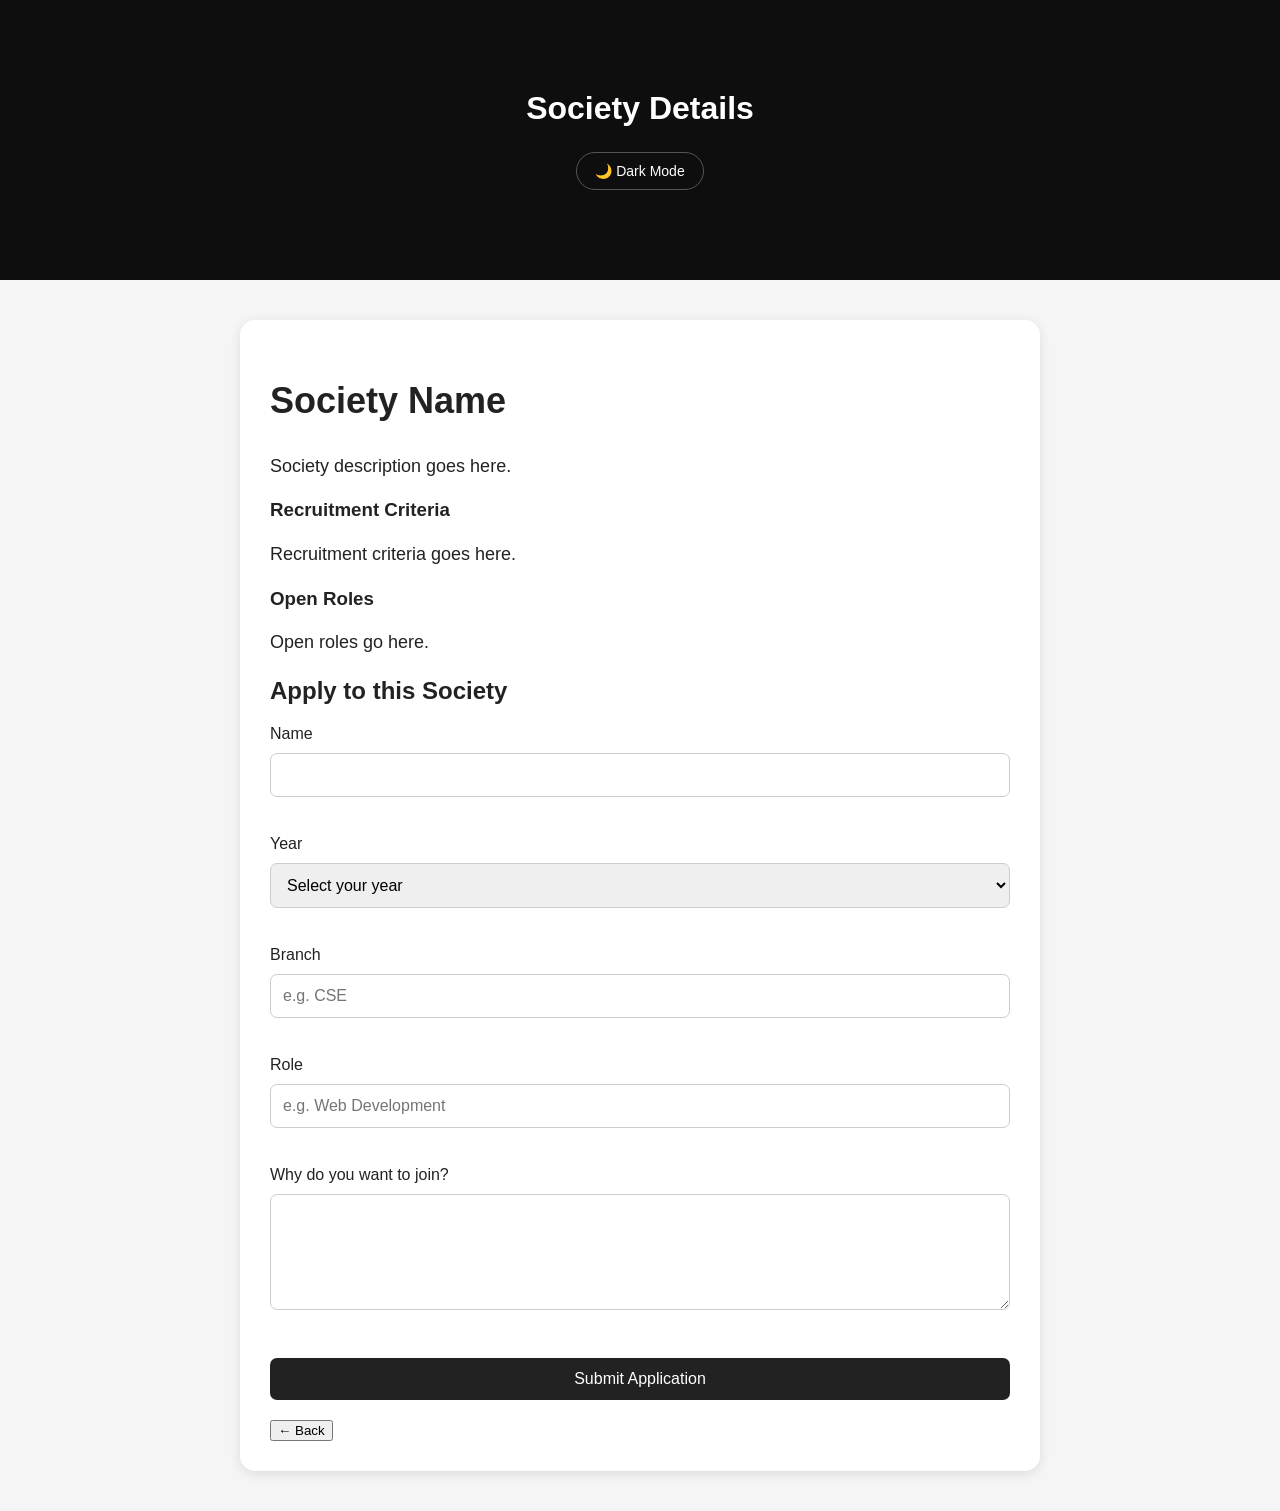
==== society.html @ ba017650 "Add files via upload" ====
<!DOCTYPE html>
<html lang="en">

<head>
    
    <meta charset="UTF-8">
    <meta name="viewport" content="width=device-width, initial-scale=1.0">

    <title>Society Details</title>

    <link rel="stylesheet" href="style.css">
</head>

<body>

    <!-- SOCIETY PHOTO OVERLAY -->
    <header id="society-header" class="society-header">

        <h1>Society Details</h1>

        <button id="theme-toggle">🌙 Dark Mode</button>

    </header>


    <main>

        <div class="detail-box">

            <h2 id="society-name">Society Name</h2>

            <p id="society-description">
                Society description goes here.
            </p>


            <h3>Recruitment Criteria</h3>

            <p id="society-criteria">
                Recruitment criteria goes here.
            </p>


            <h3>Open Roles</h3>

            <p id="society-roles">
                Open roles go here.
            </p>


            <h2>Apply to this Society</h2>


            <form id="apply-form">

                <label for="name">Name</label>

                <input type="text" id="name">

                <small class="error" id="name-error"></small>


                <label for="year">Year</label>

                <select id="year">

                    <option value="">Select your year</option>

                    <option value="1">1st Year</option>
                    <option value="2">2nd Year</option>
                    <option value="3">3rd Year</option>
                    <option value="4">4th Year</option>

                </select>

                <small class="error" id="year-error"></small>


                <label for="branch">Branch</label>

                <input
                    type="text"
                    id="branch"
                    placeholder="e.g. CSE"
                >

                <small class="error" id="branch-error"></small>


                <label for="role">Role</label>

                <input
                    type="text"
                    id="role"
                    placeholder="e.g. Web Development"
                >

                <small class="error" id="role-error"></small>


                <label for="why">Why do you want to join?</label>

                <textarea
                    id="why"
                    rows="5"
                ></textarea>

                <small class="error" id="why-error"></small>


                <button type="submit">
                    Submit Application
                </button>

            </form>


            <p id="confirmation"></p>


            <button onclick="window.history.back()">
                ← Back
            </button>

        </div>

    </main>


    <script src="data.js"></script>
    <script src="script.js"></script>

</body>

</html>
---- style.css ----
* {
    box-sizing: border-box;
}

body {
    font-family: Arial, sans-serif;
    margin: 0;
    background-color: #f5f5f5;
    color: #222;
}

/* HEADER */

header {
    background-color: #222;
    color: white;
    padding: 30px;
    text-align: center;
}

header h1 {
    margin: 0 0 10px;
}

/* MAIN */

main {
    padding: 40px;
}

/* SEARCH */

#search {
    width: 100%;
    max-width: 680px;
    padding: 14px 18px;
    margin: 10px 0 20px;

    border: 1px solid #ccc;
    border-radius: 10px;

    font-size: 16px;
    outline: none;
}

#search:focus {
    border-color: #222;
}

/* FILTERS */

.filters {
    display: flex;
    gap: 10px;
    flex-wrap: wrap;
    margin-bottom: 40px;
}

.filters button {
    padding: 10px 18px;

    border: 1px solid #ccc;
    border-radius: 20px;

    background-color: white;
    color: #222;

    font-family: Arial, sans-serif;
    font-size: 14px;
    font-weight: bold;

    cursor: pointer;
    transition: 0.2s;
}

.filters button:hover {
    background-color: #222;
    color: white;
    border-color: #222;
    transform: translateY(-2px);
}

/* SOCIETY CARDS */

.society-container {
    display: grid;
    grid-template-columns: repeat(3, 1fr);
    gap: 28px;
    margin-top: 20px;

}

.society-card {
    background-color: white;
    padding: 28px;
    border-radius: 15px;

    box-shadow: 0 3px 12px rgba(0, 0, 0, 0.1);

    transition: 0.2s;
}

.society-card:hover {
    transform: translateY(-4px);
    box-shadow: 0 6px 18px rgba(0, 0, 0, 0.15);
}

.society-card h3 {
    margin-top: 0;
}

/* CARD BUTTON */

.society-card button {
    padding: 10px 18px;

    border: none;
    border-radius: 7px;

    background-color: #222;
    color: white;

    font-size: 15px;
    cursor: pointer;
}

.society-card button:hover {
    background-color: #444;
}

/* DETAIL PAGE */

.detail-box {
    background-color: white;
    padding: 30px;
    border-radius: 15px;
    max-width: 800px;
    margin: 0 auto;

    box-shadow: 0 3px 12px rgba(0, 0, 0, 0.1);
}

#society-name {
    font-size: 36px;
    margin-bottom: 30px;
}

main p {
    font-size: 18px;
    line-height: 1.6;
}

/* FORM */

form {
    display: flex;
    flex-direction: column;
    gap: 10px;
    margin-top: 20px;
}

form input,
form select,
form textarea {
    padding: 12px;

    border: 1px solid #ccc;
    border-radius: 7px;

    font-size: 16px;
    font-family: Arial, sans-serif;
}

form button {
    margin-top: 10px;
    padding: 12px;

    border: none;
    border-radius: 7px;

    background-color: #222;
    color: white;

    font-size: 16px;
    cursor: pointer;
}

form button:hover {
    background-color: #444;
}

#confirmation {
    margin-top: 20px;
    font-weight: bold;
}

/* BACK LINK */

main a {
    display: inline-block;
    margin-top: 20px;

    padding: 10px 15px;

    background-color: #222;
    color: white;

    text-decoration: none;
    border-radius: 7px;
}

main a:hover {
    background-color: #444;
}

/* MOBILE */

@media (max-width: 700px) {

    main {
        padding: 20px;
    }

    header {
        padding: 25px 15px;
    }

    .society-container {
        grid-template-columns: 1fr;
    }

    .filters {
        gap: 8px;
    }

    .filters button {
        padding: 9px 14px;
    }

}

.filter-btn {
    appearance: none;
    border: 1px solid #d1d5db;
    background: white;
    color: #333;

    padding: 10px 20px;
    margin: 0;

    border-radius: 999px;

    font-family: Arial, sans-serif;
    font-size: 14px;
    font-weight: 600;

    cursor: pointer;
    transition: all 0.2s ease;
}

.filter-btn:hover {
    background: #222;
    color: white;
    border-color: #222;
    transform: translateY(-2px);
}

#theme-toggle {
    margin-top: 15px;
    padding: 10px 18px;
    border: 1px solid #555;
    border-radius: 20px;
    background: transparent;
    color: white;
    cursor: pointer;
    font-size: 14px;
}

#theme-toggle:hover {
    background: white;
    color: #222;
}

/* DARK MODE */

body.dark {
    background-color: #121212;
    color: #f5f5f5;
}

body.dark .society-card,
body.dark .detail-box {
    background-color: #1e1e1e;
    color: #f5f5f5;
}

body.dark #search {
    background-color: #1e1e1e;
    color: white;
    border-color: #555;
}

body.dark #search::placeholder {
    color: #aaa;
}

body.dark .filter-btn {
    background-color: #1e1e1e;
    color: white;
    border-color: #555;
}

body.dark .filter-btn:hover {
    background-color: white;
    color: #222;
}

body.dark form input,
body.dark form select,
body.dark form textarea {
    background-color: #1e1e1e;
    color: white;
    border-color: #555;
}

body.dark .society-card a {
    background-color: #d1d1d1 !important;
    color: #222 !important;
    border: 1px solid #d1d1d149;
}

body.dark .society-card a:hover {
    background-color: #bdbdbd3d !important;
    color: #222 !important;
}

.error {
    color: #d64545;
    font-size: 13px;
    min-height: 18px;
}

.input-error {
    border: 1px solid #d64545 !important;
}

/* SOCIETY CARD */

.society-card {
    background-color: white;
    border-radius: 18px;
    overflow: hidden;
    padding: 0;

    box-shadow: 0 4px 15px rgba(0, 0, 0, 0.1);

    transition: transform 0.25s ease, box-shadow 0.25s ease;
}

.society-card:hover {
    transform: translateY(-4px);
    box-shadow: 0 8px 22px rgba(0, 0, 0, 0.15);
}


/* IMAGE */

.society-image {
    width: 100%;
    height: 220px;
    overflow: hidden;
}

.society-image img {
    width: 100%;
    height: 100%;

    object-fit: cover;
    display: block;

    /* Slightly zoomed + blurred initially */
    transform: scale(1.2);
    filter: blur(0.5px);

    transition:
        transform 0.5s ease,
        filter 0.5s ease;
}


/* HOVER = ZOOM OUT + SHARP */

.society-card:hover .society-image img {
    transform: scale(1);
    filter: blur(0);
}


/* TEXT AREA */

.society-content {
    padding: 24px 28px 28px;
}

.society-content h3 {
    margin: 0;
    font-size: 24px;
}


/* HIDDEN INFORMATION */

.society-info {
    opacity: 0;
    max-height: 0;
    overflow: hidden;

    transition:
        opacity 0.35s ease,
        max-height 0.35s ease;
}


/* REVEAL ON HOVER */

.society-card:hover .society-info {
    opacity: 1;
    max-height: 150px;
}

.society-info p {
    margin: 14px 0 0;
}

.hero-overlay {
    min-height: 325px;

    background-image:
        linear-gradient(
            rgba(0, 0, 0, 0.60),
            rgba(0, 0, 0, 0.60)
        ),
        url("images/background.jpg");

    background-size: cover;
    background-position: center;
    background-repeat: no-repeat;

    display: flex;
    flex-direction: column;
    align-items: center;
    justify-content: center;

    text-align: center;
    color: white;
}

.hero-overlay {
    min-height: 280px;
    width: 100%;

    background-image: url("images/background.png");
    background-size: cover;
    background-position: center;
    background-repeat: no-repeat;

    display: flex;
    flex-direction: column;
    align-items: center;
    justify-content: center;

    text-align: center;
    color: white;

    position: relative;
    z-index: 1;

    transition: transform 0.35s ease;
}

/* Dark overlay */
.hero-overlay::before {
    content: "";
    position: absolute;
    inset: 0;

    background: rgba(0, 0, 0, 0.60);

    transition: background 0.35s ease;

    z-index: -1;
}

.hero-overlay {
    height: 280px;
    width: 100%;

    background-image: url("images/background.png");
    background-size: cover;
    background-position: center;
    background-repeat: no-repeat;

    display: flex;
    flex-direction: column;
    align-items: center;
    justify-content: center;

    text-align: center;
    color: white;

    position: relative;
    z-index: 1;

    transition: all 0.4s ease;
}

/* Dark overlay */
.hero-overlay::before {
    content: "";
    position: absolute;
    inset: 0;
    background: rgba(0, 0, 0, 0.60);
    transition: background 0.4s ease;
    z-index: -1;
}

/* EXPAND */
.hero-overlay:hover {
    height: 310px;
}

/* BRIGHTEN */
.hero-overlay:hover::before {
    background: rgba(0, 0, 0, 0.25);
}

#search {
    transition: all 0.3s ease;
}

#search:hover {
    transform: scale(1.03);
    filter: brightness(1.15);
}

#search:focus {
    transform: scale(1.03);
    filter: brightness(1.15);
    outline: none;
}

.filter-btn {
    transition: all 0.3s ease;
}

.filter-btn:hover {
    transform: scale(1.08);
    filter: brightness(1.2);
}

.filter-btn:hover {
    transform: scale(1.08);
    filter: brightness(1.2);
    box-shadow: 0 0 12px rgba(255, 255, 255, 0.25);
}

/* ============================= */
/* GLOBAL HOVER EFFECTS           */
/* ============================= */

/* All buttons */
button {
    transition: all 0.3s ease;
}

button:hover {
    transform: scale(1.05);
    filter: brightness(1.15);
}


/* Search bar and form input boxes */
input,
textarea,
select {
    transition: all 0.3s ease;
}

input:hover,
textarea:hover,
select:hover {
    transform: scale(1.02);
    filter: brightness(1.08);
}


/* Keep input enlarged while being used */
input:focus,
textarea:focus,
select:focus {
    transform: scale(1.02);
    filter: brightness(1.08);
    outline: none;
}

a {
    transition: all 0.3s ease;
}

a:hover {
    transform: scale(1.05);
    filter: brightness(1.15);
}

/* SOCIETY DETAILS OVERLAY */

.society-header {
    height: 280px;
    width: 100%;

    background-size: cover;
    background-position: center;
    background-repeat: no-repeat;

    display: flex;
    flex-direction: column;
    align-items: center;
    justify-content: center;

    text-align: center;
    color: white;

    position: relative;
    z-index: 1;

    transition: height 0.4s ease;
}

.society-header::before {
    content: "";
    position: absolute;
    inset: 0;

    background: rgba(0, 0, 0, 0.60);

    transition: background 0.4s ease;

    z-index: -1;
}

.society-header:hover {
    height: 310px;
}

.society-header:hover::before {
    background: rgba(0, 0, 0, 0.25);
}

#empty-state {
    display: none;
    text-align: center;
    padding: 50px 20px;
    margin-top: 20px;
}

#empty-state h3 {
    margin-bottom: 8px;
    font-size: 24px;
}

#empty-state p {
    color: #777;
    margin: 0;
}

body.dark #empty-state p {
    color: #aaa;
}

/* PAGE TRANSITIONS */



html {
    background: white;
}

html:has(body.dark) {
    background: #121212;
}

#page-transition {
    position: fixed;
    inset: 0;
    background: white;
    z-index: 99999;
    pointer-events: none;

    opacity: 1;

    transition: opacity 0.4s ease;
}

body.dark #page-transition {
    background: #121212;
}

#page-transition.hide {
    opacity: 0;
}

/* DARK MODE TRANSITION */

body,
header,
.society-card,
.society-content,
input,
select,
textarea,
button,
.filters,
.quiz-section {
    transition:
        background-color 0.3s ease,
        color 0.3s ease,
        border-color 0.3s ease;
}
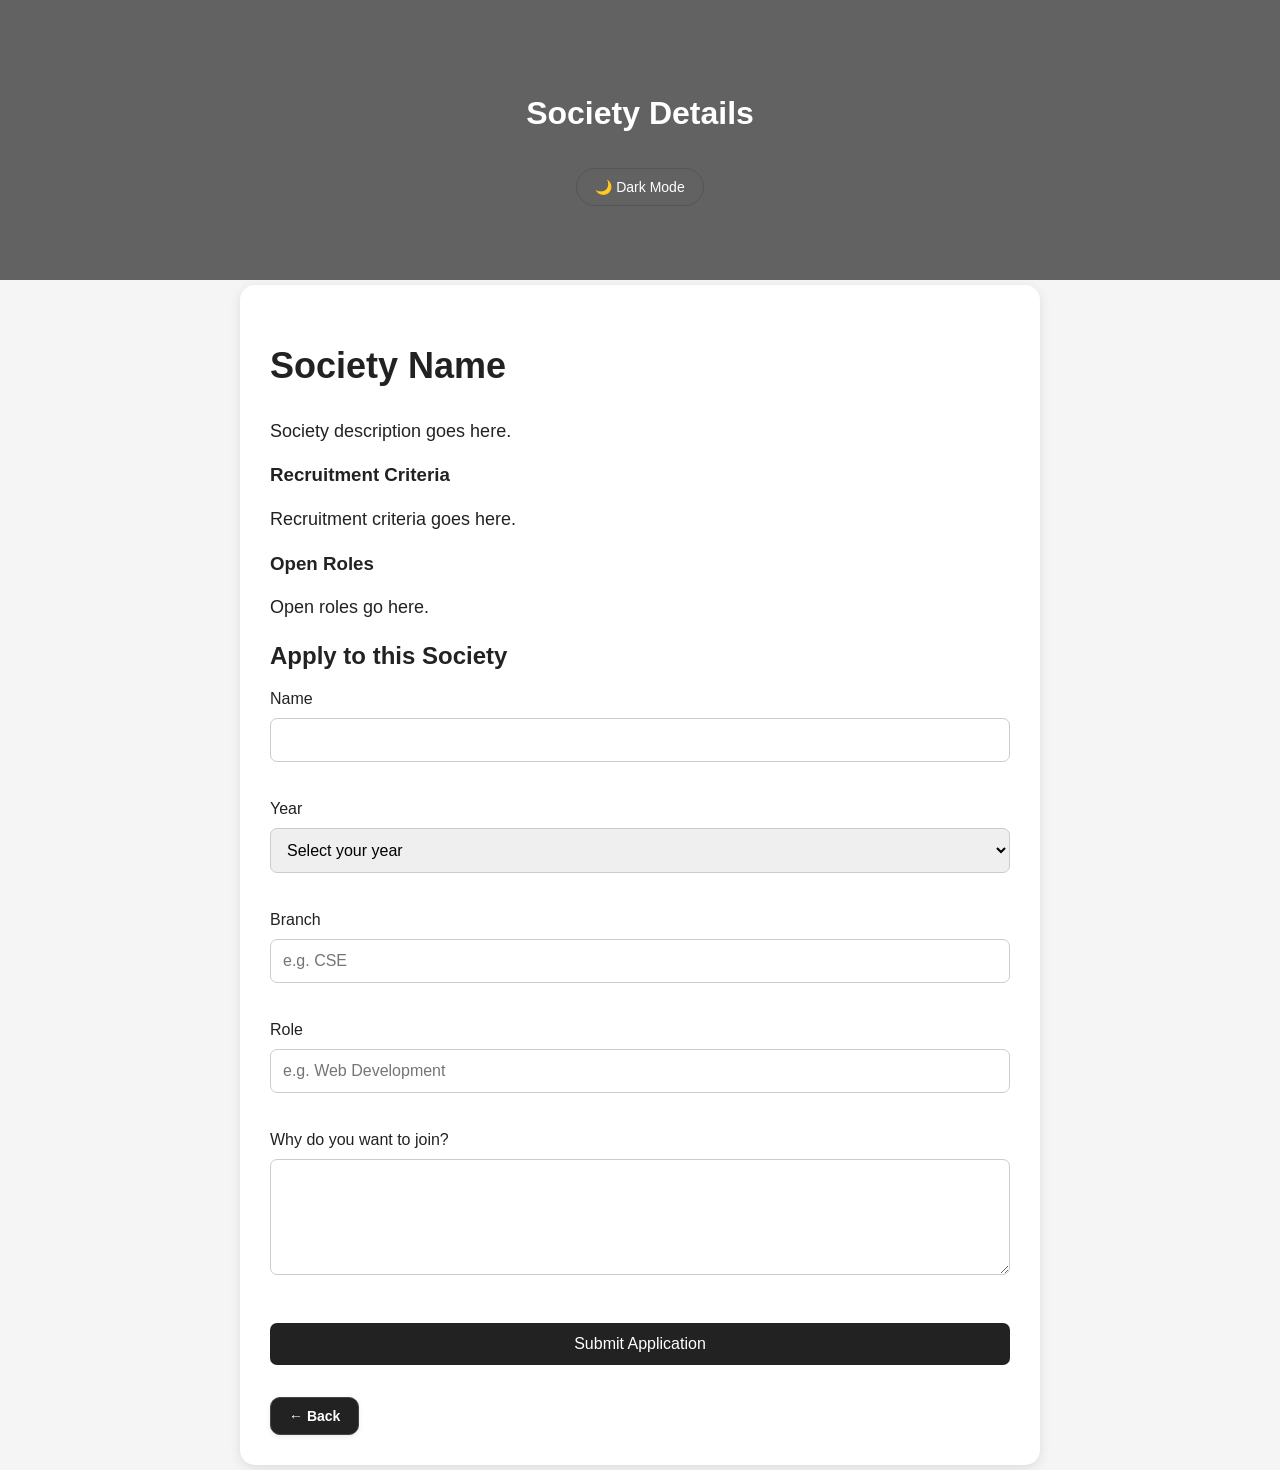
==== commit 43579549: "Add initial implementation of SocietyHub with society details, filtering, and dark mode support" ====
--- a/society.html
+++ b/society.html
@@ -1,135 +1,135 @@
-<!DOCTYPE html>
-<html lang="en">
-
-<head>
-    
-    <meta charset="UTF-8">
-    <meta name="viewport" content="width=device-width, initial-scale=1.0">
-
-    <title>Society Details</title>
-
-    <link rel="stylesheet" href="style.css">
-</head>
-
-<body>
-
-    <!-- SOCIETY PHOTO OVERLAY -->
-    <header id="society-header" class="society-header">
-
-        <h1>Society Details</h1>
-
-        <button id="theme-toggle">🌙 Dark Mode</button>
-
-    </header>
-
-
-    <main>
-
-        <div class="detail-box">
-
-            <h2 id="society-name">Society Name</h2>
-
-            <p id="society-description">
-                Society description goes here.
-            </p>
-
-
-            <h3>Recruitment Criteria</h3>
-
-            <p id="society-criteria">
-                Recruitment criteria goes here.
-            </p>
-
-
-            <h3>Open Roles</h3>
-
-            <p id="society-roles">
-                Open roles go here.
-            </p>
-
-
-            <h2>Apply to this Society</h2>
-
-
-            <form id="apply-form">
-
-                <label for="name">Name</label>
-
-                <input type="text" id="name">
-
-                <small class="error" id="name-error"></small>
-
-
-                <label for="year">Year</label>
-
-                <select id="year">
-
-                    <option value="">Select your year</option>
-
-                    <option value="1">1st Year</option>
-                    <option value="2">2nd Year</option>
-                    <option value="3">3rd Year</option>
-                    <option value="4">4th Year</option>
-
-                </select>
-
-                <small class="error" id="year-error"></small>
-
-
-                <label for="branch">Branch</label>
-
-                <input
-                    type="text"
-                    id="branch"
-                    placeholder="e.g. CSE"
-                >
-
-                <small class="error" id="branch-error"></small>
-
-
-                <label for="role">Role</label>
-
-                <input
-                    type="text"
-                    id="role"
-                    placeholder="e.g. Web Development"
-                >
-
-                <small class="error" id="role-error"></small>
-
-
-                <label for="why">Why do you want to join?</label>
-
-                <textarea
-                    id="why"
-                    rows="5"
-                ></textarea>
-
-                <small class="error" id="why-error"></small>
-
-
-                <button type="submit">
-                    Submit Application
-                </button>
-
-            </form>
-
-
-            <p id="confirmation"></p>
-
-
-            <button onclick="window.history.back()">
-                ← Back
-            </button>
-
-        </div>
-
-    </main>
-
-
-    <script src="data.js"></script>
-    <script src="script.js"></script>
-
-</body>
-
+<!DOCTYPE html>
+<html lang="en">
+
+<head>
+    
+    <meta charset="UTF-8">
+    <meta name="viewport" content="width=device-width, initial-scale=1.0">
+
+    <title>Society Details</title>
+
+    <link rel="stylesheet" href="style.css">
+</head>
+
+<body>
+
+    <!-- SOCIETY PHOTO OVERLAY -->
+    <header id="society-header" class="society-header">
+
+        <h1>Society Details</h1>
+
+        <button id="theme-toggle">🌙 Dark Mode</button>
+
+    </header>
+
+
+    <main>
+
+        <div class="detail-box">
+
+            <h2 id="society-name">Society Name</h2>
+
+            <p id="society-description">
+                Society description goes here.
+            </p>
+
+
+            <h3>Recruitment Criteria</h3>
+
+            <p id="society-criteria">
+                Recruitment criteria goes here.
+            </p>
+
+
+            <h3>Open Roles</h3>
+
+            <p id="society-roles">
+                Open roles go here.
+            </p>
+
+
+            <h2>Apply to this Society</h2>
+
+
+            <form id="apply-form">
+
+                <label for="name">Name</label>
+
+                <input type="text" id="name">
+
+                <small class="error" id="name-error"></small>
+
+
+                <label for="year">Year</label>
+
+                <select id="year">
+
+                    <option value="">Select your year</option>
+
+                    <option value="1">1st Year</option>
+                    <option value="2">2nd Year</option>
+                    <option value="3">3rd Year</option>
+                    <option value="4">4th Year</option>
+
+                </select>
+
+                <small class="error" id="year-error"></small>
+
+
+                <label for="branch">Branch</label>
+
+                <input
+                    type="text"
+                    id="branch"
+                    placeholder="e.g. CSE"
+                >
+
+                <small class="error" id="branch-error"></small>
+
+
+                <label for="role">Role</label>
+
+                <input
+                    type="text"
+                    id="role"
+                    placeholder="e.g. Web Development"
+                >
+
+                <small class="error" id="role-error"></small>
+
+
+                <label for="why">Why do you want to join?</label>
+
+                <textarea
+                    id="why"
+                    rows="5"
+                ></textarea>
+
+                <small class="error" id="why-error"></small>
+
+
+                <button type="submit">
+                    Submit Application
+                </button>
+
+            </form>
+
+
+            <p id="confirmation"></p>
+
+
+            <button onclick="window.history.back()">
+                ← Back
+            </button>
+
+        </div>
+
+    </main>
+
+
+    <script src="data.js"></script>
+    <script src="script.js"></script>
+
+</body>
+
 </html>
--- a/style.css
+++ b/style.css
@@ -1,728 +1,968 @@
-* {
-    box-sizing: border-box;
-}
-
-body {
-    font-family: Arial, sans-serif;
-    margin: 0;
-    background-color: #f5f5f5;
-    color: #222;
-}
-
-/* HEADER */
-
-header {
-    background-color: #222;
-    color: white;
-    padding: 30px;
-    text-align: center;
-}
-
-header h1 {
-    margin: 0 0 10px;
-}
-
-/* MAIN */
-
-main {
-    padding: 40px;
-}
-
-/* SEARCH */
-
-#search {
-    width: 100%;
-    max-width: 680px;
-    padding: 14px 18px;
-    margin: 10px 0 20px;
-
-    border: 1px solid #ccc;
-    border-radius: 10px;
-
-    font-size: 16px;
-    outline: none;
-}
-
-#search:focus {
-    border-color: #222;
-}
-
-/* FILTERS */
-
-.filters {
-    display: flex;
-    gap: 10px;
-    flex-wrap: wrap;
-    margin-bottom: 40px;
-}
-
-.filters button {
-    padding: 10px 18px;
-
-    border: 1px solid #ccc;
-    border-radius: 20px;
-
-    background-color: white;
-    color: #222;
-
-    font-family: Arial, sans-serif;
-    font-size: 14px;
-    font-weight: bold;
-
-    cursor: pointer;
-    transition: 0.2s;
-}
-
-.filters button:hover {
-    background-color: #222;
-    color: white;
-    border-color: #222;
-    transform: translateY(-2px);
-}
-
-/* SOCIETY CARDS */
-
-.society-container {
-    display: grid;
-    grid-template-columns: repeat(3, 1fr);
-    gap: 28px;
-    margin-top: 20px;
-
-}
-
-.society-card {
-    background-color: white;
-    padding: 28px;
-    border-radius: 15px;
-
-    box-shadow: 0 3px 12px rgba(0, 0, 0, 0.1);
-
-    transition: 0.2s;
-}
-
-.society-card:hover {
-    transform: translateY(-4px);
-    box-shadow: 0 6px 18px rgba(0, 0, 0, 0.15);
-}
-
-.society-card h3 {
-    margin-top: 0;
-}
-
-/* CARD BUTTON */
-
-.society-card button {
-    padding: 10px 18px;
-
-    border: none;
-    border-radius: 7px;
-
-    background-color: #222;
-    color: white;
-
-    font-size: 15px;
-    cursor: pointer;
-}
-
-.society-card button:hover {
-    background-color: #444;
-}
-
-/* DETAIL PAGE */
-
-.detail-box {
-    background-color: white;
-    padding: 30px;
-    border-radius: 15px;
-    max-width: 800px;
-    margin: 0 auto;
-
-    box-shadow: 0 3px 12px rgba(0, 0, 0, 0.1);
-}
-
-#society-name {
-    font-size: 36px;
-    margin-bottom: 30px;
-}
-
-main p {
-    font-size: 18px;
-    line-height: 1.6;
-}
-
-/* FORM */
-
-form {
-    display: flex;
-    flex-direction: column;
-    gap: 10px;
-    margin-top: 20px;
-}
-
-form input,
-form select,
-form textarea {
-    padding: 12px;
-
-    border: 1px solid #ccc;
-    border-radius: 7px;
-
-    font-size: 16px;
-    font-family: Arial, sans-serif;
-}
-
-form button {
-    margin-top: 10px;
-    padding: 12px;
-
-    border: none;
-    border-radius: 7px;
-
-    background-color: #222;
-    color: white;
-
-    font-size: 16px;
-    cursor: pointer;
-}
-
-form button:hover {
-    background-color: #444;
-}
-
-#confirmation {
-    margin-top: 20px;
-    font-weight: bold;
-}
-
-/* BACK LINK */
-
-main a {
-    display: inline-block;
-    margin-top: 20px;
-
-    padding: 10px 15px;
-
-    background-color: #222;
-    color: white;
-
-    text-decoration: none;
-    border-radius: 7px;
-}
-
-main a:hover {
-    background-color: #444;
-}
-
-/* MOBILE */
-
-@media (max-width: 700px) {
-
-    main {
-        padding: 20px;
-    }
-
-    header {
-        padding: 25px 15px;
-    }
-
-    .society-container {
-        grid-template-columns: 1fr;
-    }
-
-    .filters {
-        gap: 8px;
-    }
-
-    .filters button {
-        padding: 9px 14px;
-    }
-
-}
-
-.filter-btn {
-    appearance: none;
-    border: 1px solid #d1d5db;
-    background: white;
-    color: #333;
-
-    padding: 10px 20px;
-    margin: 0;
-
-    border-radius: 999px;
-
-    font-family: Arial, sans-serif;
-    font-size: 14px;
-    font-weight: 600;
-
-    cursor: pointer;
-    transition: all 0.2s ease;
-}
-
-.filter-btn:hover {
-    background: #222;
-    color: white;
-    border-color: #222;
-    transform: translateY(-2px);
-}
-
-#theme-toggle {
-    margin-top: 15px;
-    padding: 10px 18px;
-    border: 1px solid #555;
-    border-radius: 20px;
-    background: transparent;
-    color: white;
-    cursor: pointer;
-    font-size: 14px;
-}
-
-#theme-toggle:hover {
-    background: white;
-    color: #222;
-}
-
-/* DARK MODE */
-
-body.dark {
-    background-color: #121212;
-    color: #f5f5f5;
-}
-
-body.dark .society-card,
-body.dark .detail-box {
-    background-color: #1e1e1e;
-    color: #f5f5f5;
-}
-
-body.dark #search {
-    background-color: #1e1e1e;
-    color: white;
-    border-color: #555;
-}
-
-body.dark #search::placeholder {
-    color: #aaa;
-}
-
-body.dark .filter-btn {
-    background-color: #1e1e1e;
-    color: white;
-    border-color: #555;
-}
-
-body.dark .filter-btn:hover {
-    background-color: white;
-    color: #222;
-}
-
-body.dark form input,
-body.dark form select,
-body.dark form textarea {
-    background-color: #1e1e1e;
-    color: white;
-    border-color: #555;
-}
-
-body.dark .society-card a {
-    background-color: #d1d1d1 !important;
-    color: #222 !important;
-    border: 1px solid #d1d1d149;
-}
-
-body.dark .society-card a:hover {
-    background-color: #bdbdbd3d !important;
-    color: #222 !important;
-}
-
-.error {
-    color: #d64545;
-    font-size: 13px;
-    min-height: 18px;
-}
-
-.input-error {
-    border: 1px solid #d64545 !important;
-}
-
-/* SOCIETY CARD */
-
-.society-card {
-    background-color: white;
-    border-radius: 18px;
-    overflow: hidden;
-    padding: 0;
-
-    box-shadow: 0 4px 15px rgba(0, 0, 0, 0.1);
-
-    transition: transform 0.25s ease, box-shadow 0.25s ease;
-}
-
-.society-card:hover {
-    transform: translateY(-4px);
-    box-shadow: 0 8px 22px rgba(0, 0, 0, 0.15);
-}
-
-
-/* IMAGE */
-
-.society-image {
-    width: 100%;
-    height: 220px;
-    overflow: hidden;
-}
-
-.society-image img {
-    width: 100%;
-    height: 100%;
-
-    object-fit: cover;
-    display: block;
-
-    /* Slightly zoomed + blurred initially */
-    transform: scale(1.2);
-    filter: blur(0.5px);
-
-    transition:
-        transform 0.5s ease,
-        filter 0.5s ease;
-}
-
-
-/* HOVER = ZOOM OUT + SHARP */
-
-.society-card:hover .society-image img {
-    transform: scale(1);
-    filter: blur(0);
-}
-
-
-/* TEXT AREA */
-
-.society-content {
-    padding: 24px 28px 28px;
-}
-
-.society-content h3 {
-    margin: 0;
-    font-size: 24px;
-}
-
-
-/* HIDDEN INFORMATION */
-
-.society-info {
-    opacity: 0;
-    max-height: 0;
-    overflow: hidden;
-
-    transition:
-        opacity 0.35s ease,
-        max-height 0.35s ease;
-}
-
-
-/* REVEAL ON HOVER */
-
-.society-card:hover .society-info {
-    opacity: 1;
-    max-height: 150px;
-}
-
-.society-info p {
-    margin: 14px 0 0;
-}
-
-.hero-overlay {
-    min-height: 325px;
-
-    background-image:
-        linear-gradient(
-            rgba(0, 0, 0, 0.60),
-            rgba(0, 0, 0, 0.60)
-        ),
-        url("images/background.jpg");
-
-    background-size: cover;
-    background-position: center;
-    background-repeat: no-repeat;
-
-    display: flex;
-    flex-direction: column;
-    align-items: center;
-    justify-content: center;
-
-    text-align: center;
-    color: white;
-}
-
-.hero-overlay {
-    min-height: 280px;
-    width: 100%;
-
-    background-image: url("images/background.png");
-    background-size: cover;
-    background-position: center;
-    background-repeat: no-repeat;
-
-    display: flex;
-    flex-direction: column;
-    align-items: center;
-    justify-content: center;
-
-    text-align: center;
-    color: white;
-
-    position: relative;
-    z-index: 1;
-
-    transition: transform 0.35s ease;
-}
-
-/* Dark overlay */
-.hero-overlay::before {
-    content: "";
-    position: absolute;
-    inset: 0;
-
-    background: rgba(0, 0, 0, 0.60);
-
-    transition: background 0.35s ease;
-
-    z-index: -1;
-}
-
-.hero-overlay {
-    height: 280px;
-    width: 100%;
-
-    background-image: url("images/background.png");
-    background-size: cover;
-    background-position: center;
-    background-repeat: no-repeat;
-
-    display: flex;
-    flex-direction: column;
-    align-items: center;
-    justify-content: center;
-
-    text-align: center;
-    color: white;
-
-    position: relative;
-    z-index: 1;
-
-    transition: all 0.4s ease;
-}
-
-/* Dark overlay */
-.hero-overlay::before {
-    content: "";
-    position: absolute;
-    inset: 0;
-    background: rgba(0, 0, 0, 0.60);
-    transition: background 0.4s ease;
-    z-index: -1;
-}
-
-/* EXPAND */
-.hero-overlay:hover {
-    height: 310px;
-}
-
-/* BRIGHTEN */
-.hero-overlay:hover::before {
-    background: rgba(0, 0, 0, 0.25);
-}
-
-#search {
-    transition: all 0.3s ease;
-}
-
-#search:hover {
-    transform: scale(1.03);
-    filter: brightness(1.15);
-}
-
-#search:focus {
-    transform: scale(1.03);
-    filter: brightness(1.15);
-    outline: none;
-}
-
-.filter-btn {
-    transition: all 0.3s ease;
-}
-
-.filter-btn:hover {
-    transform: scale(1.08);
-    filter: brightness(1.2);
-}
-
-.filter-btn:hover {
-    transform: scale(1.08);
-    filter: brightness(1.2);
-    box-shadow: 0 0 12px rgba(255, 255, 255, 0.25);
-}
-
-/* ============================= */
-/* GLOBAL HOVER EFFECTS           */
-/* ============================= */
-
-/* All buttons */
-button {
-    transition: all 0.3s ease;
-}
-
-button:hover {
-    transform: scale(1.05);
-    filter: brightness(1.15);
-}
-
-
-/* Search bar and form input boxes */
-input,
-textarea,
-select {
-    transition: all 0.3s ease;
-}
-
-input:hover,
-textarea:hover,
-select:hover {
-    transform: scale(1.02);
-    filter: brightness(1.08);
-}
-
-
-/* Keep input enlarged while being used */
-input:focus,
-textarea:focus,
-select:focus {
-    transform: scale(1.02);
-    filter: brightness(1.08);
-    outline: none;
-}
-
-a {
-    transition: all 0.3s ease;
-}
-
-a:hover {
-    transform: scale(1.05);
-    filter: brightness(1.15);
-}
-
-/* SOCIETY DETAILS OVERLAY */
-
-.society-header {
-    height: 280px;
-    width: 100%;
-
-    background-size: cover;
-    background-position: center;
-    background-repeat: no-repeat;
-
-    display: flex;
-    flex-direction: column;
-    align-items: center;
-    justify-content: center;
-
-    text-align: center;
-    color: white;
-
-    position: relative;
-    z-index: 1;
-
-    transition: height 0.4s ease;
-}
-
-.society-header::before {
-    content: "";
-    position: absolute;
-    inset: 0;
-
-    background: rgba(0, 0, 0, 0.60);
-
-    transition: background 0.4s ease;
-
-    z-index: -1;
-}
-
-.society-header:hover {
-    height: 310px;
-}
-
-.society-header:hover::before {
-    background: rgba(0, 0, 0, 0.25);
-}
-
-#empty-state {
-    display: none;
-    text-align: center;
-    padding: 50px 20px;
-    margin-top: 20px;
-}
-
-#empty-state h3 {
-    margin-bottom: 8px;
-    font-size: 24px;
-}
-
-#empty-state p {
-    color: #777;
-    margin: 0;
-}
-
-body.dark #empty-state p {
-    color: #aaa;
-}
-
-/* PAGE TRANSITIONS */
-
-
-
-html {
-    background: white;
-}
-
-html:has(body.dark) {
-    background: #121212;
-}
-
-#page-transition {
-    position: fixed;
-    inset: 0;
-    background: white;
-    z-index: 99999;
-    pointer-events: none;
-
-    opacity: 1;
-
-    transition: opacity 0.4s ease;
-}
-
-body.dark #page-transition {
-    background: #121212;
-}
-
-#page-transition.hide {
-    opacity: 0;
-}
-
-/* DARK MODE TRANSITION */
-
-body,
-header,
-.society-card,
-.society-content,
-input,
-select,
-textarea,
-button,
-.filters,
-.quiz-section {
-    transition:
-        background-color 0.3s ease,
-        color 0.3s ease,
-        border-color 0.3s ease;
+/* ============================= */
+/* GLOBAL                         */
+/* ============================= */
+
+* {
+    box-sizing: border-box;
+}
+
+body {
+    font-family: Arial, sans-serif;
+    margin: 0;
+    background-color: #f5f5f5;
+    color: #222;
+
+    transition:
+        background-color 0.3s ease,
+        color 0.3s ease;
+}
+
+
+/* ============================= */
+/* HERO / HEADER                  */
+/* ============================= */
+
+.hero-overlay {
+    height: 325px;
+    width: 100%;
+
+    background-image: url("images/background.png");
+    background-size: cover;
+    background-position: center;
+    background-repeat: no-repeat;
+
+    display: flex;
+    flex-direction: column;
+    align-items: center;
+    justify-content: center;
+
+    text-align: center;
+    color: white;
+
+    position: relative;
+    z-index: 1;
+}
+
+
+/* Dark overlay */
+
+.hero-overlay::before {
+    content: "";
+    position: absolute;
+    inset: 0;
+
+    background: rgba(0, 0, 0, 0.60);
+
+    z-index: -1;
+}
+
+
+/* Hero text */
+
+.hero-overlay h1 {
+    margin: 45px 0 10px;
+}
+
+.hero-overlay p {
+    margin: 0;
+}
+
+
+/* ============================= */
+/* SEARCH                         */
+/* ============================= */
+
+.hero-overlay #search {
+    position: absolute;
+
+    top: 18px;
+    left: 50%;
+    transform: translateX(-50%);
+
+    width: 700px;
+    max-width: 80%;
+
+    padding: 16px 24px;
+
+    background: rgba(255, 255, 255, 0.08);
+
+    border: 1px solid rgba(255, 255, 255, 0.35);
+    border-radius: 30px;
+
+    color: white;
+
+    font-family: Arial, sans-serif;
+    font-size: 18px;
+
+    outline: none;
+
+    backdrop-filter: blur(4px);
+
+    box-shadow:
+        0 0 8px rgba(255, 255, 255, 0.12);
+
+    transition:
+        width 0.3s ease,
+        background-color 0.3s ease,
+        color 0.3s ease,
+        border-color 0.3s ease,
+        box-shadow 0.3s ease;
+}
+
+
+/* Placeholder */
+
+.hero-overlay #search::placeholder {
+    color: rgba(255, 255, 255, 0.75);
+}
+
+
+/* Search hover */
+
+.hero-overlay #search:hover {
+    width: 760px;
+
+    background: rgba(255, 255, 255, 0.95);
+    color: #222;
+
+    border-color: white;
+
+    box-shadow:
+        0 0 12px rgba(255, 255, 255, 0.20);
+}
+
+
+/* Search focus */
+
+.hero-overlay #search:focus {
+    width: 760px;
+
+    background: rgba(255, 255, 255, 0.95);
+    color: #222;
+
+    border-color: white;
+
+    box-shadow:
+        0 0 12px rgba(255, 255, 255, 0.20);
+}
+
+
+/* Placeholder when hovered/focused */
+
+.hero-overlay #search:hover::placeholder,
+.hero-overlay #search:focus::placeholder {
+    color: #555;
+}
+
+
+/* ============================= */
+/* DARK MODE BUTTON               */
+/* ============================= */
+
+#theme-toggle {
+    margin-top: 15px;
+
+    padding: 10px 18px;
+
+    border: 1px solid #555;
+    border-radius: 20px;
+
+    background: transparent;
+    color: white;
+
+    cursor: pointer;
+    font-size: 14px;
+
+    transition:
+        background-color 0.3s ease,
+        color 0.3s ease,
+        transform 0.2s ease;
+}
+
+#theme-toggle:hover {
+    background: white;
+    color: #222;
+    transform: scale(1.05);
+}
+
+
+/* ============================= */
+/* MAIN                           */
+/* ============================= */
+
+main {
+    padding: 5px 40px;
+}
+
+
+/* ============================= */
+/* FILTERS                        */
+/* ============================= */
+
+.filters {
+    display: flex;
+    gap: 14px;
+    flex-wrap: wrap;
+
+    margin-top: 0;
+    margin-bottom: 20px;
+}
+
+
+.filter-btn {
+    appearance: none;
+
+    border: 1px solid #d1d5db;
+    border-radius: 999px;
+
+    background: white;
+    color: #333;
+
+    padding: 10px 20px;
+    margin: 0;
+
+    font-family: Arial, sans-serif;
+    font-size: 14px;
+    font-weight: 600;
+
+    cursor: pointer;
+
+    transition:
+        background-color 0.2s ease,
+        color 0.2s ease,
+        border-color 0.2s ease,
+        transform 0.2s ease,
+        box-shadow 0.2s ease;
+}
+
+
+.filter-btn:hover {
+    background: #222;
+    color: white;
+    border-color: #222;
+
+    transform: translateY(-2px) scale(1.05);
+
+    box-shadow:
+        0 0 10px rgba(0, 0, 0, 0.15);
+}
+
+
+/* ============================= */
+/* SOCIETY CARDS                 */
+/* ============================= */
+
+.society-container {
+    display: grid;
+    grid-template-columns: repeat(3, 1fr);
+
+    gap: 28px;
+
+    margin-top: 0;
+}
+
+
+.society-card {
+    background-color: white;
+
+    border-radius: 18px;
+    overflow: hidden;
+
+    padding: 0;
+
+    box-shadow:
+        0 4px 15px rgba(0, 0, 0, 0.1);
+
+    transition:
+        transform 0.25s ease,
+        box-shadow 0.25s ease;
+}
+
+
+.society-card:hover {
+    transform: translateY(-4px);
+
+    box-shadow:
+        0 8px 22px rgba(0, 0, 0, 0.15);
+}
+
+
+/* ============================= */
+/* SOCIETY IMAGE                 */
+/* ============================= */
+
+.society-image {
+    width: 100%;
+    height: 220px;
+
+    overflow: hidden;
+}
+
+
+.society-image img {
+    width: 100%;
+    height: 100%;
+
+    object-fit: cover;
+    display: block;
+
+    transform: scale(1.2);
+    filter: blur(0.5px);
+
+    transition:
+        transform 0.5s ease,
+        filter 0.5s ease;
+}
+
+
+.society-card:hover .society-image img {
+    transform: scale(1);
+    filter: blur(0);
+}
+
+
+/* ============================= */
+/* SOCIETY CONTENT               */
+/* ============================= */
+
+.society-content {
+    padding: 24px 28px 28px;
+
+    transition:
+        background-color 0.3s ease,
+        color 0.3s ease;
+}
+
+
+.society-content h3 {
+    margin: 0;
+    font-size: 24px;
+}
+
+
+/* Hidden information */
+
+.society-info {
+    opacity: 0;
+    max-height: 0;
+
+    overflow: hidden;
+
+    transition:
+        opacity 0.35s ease,
+        max-height 0.35s ease;
+}
+
+
+.society-card:hover .society-info {
+    opacity: 1;
+    max-height: 150px;
+}
+
+
+.society-info p {
+    margin: 14px 0 0;
+}
+
+
+/* ============================= */
+/* SOCIETY CARD LINKS             */
+/* ============================= */
+
+.society-card a {
+    display: inline-block;
+
+    margin-top: 20px;
+
+    padding: 10px 15px;
+
+    background-color: #222;
+    color: white;
+
+    text-decoration: none;
+
+    border-radius: 7px;
+
+    transition:
+        background-color 0.2s ease,
+        color 0.2s ease,
+        transform 0.2s ease;
+}
+
+
+.society-card a:hover {
+    background-color: #444;
+    transform: scale(1.05);
+}
+
+
+/* ============================= */
+/* DETAIL PAGE                   */
+/* ============================= */
+
+.detail-box {
+    background-color: white;
+
+    padding: 30px;
+
+    border-radius: 15px;
+
+    max-width: 800px;
+
+    margin: 0 auto;
+
+    box-shadow:
+        0 3px 12px rgba(0, 0, 0, 0.1);
+
+    transition:
+        background-color 0.3s ease,
+        color 0.3s ease;
+}
+
+
+#society-name {
+    font-size: 36px;
+    margin-bottom: 30px;
+}
+
+
+main p {
+    font-size: 18px;
+    line-height: 1.6;
+}
+
+
+/* ============================= */
+/* FORM                          */
+/* ============================= */
+
+form {
+    display: flex;
+    flex-direction: column;
+
+    gap: 10px;
+
+    margin-top: 20px;
+}
+
+
+form input,
+form select,
+form textarea {
+    padding: 12px;
+
+    border: 1px solid #ccc;
+    border-radius: 7px;
+
+    font-size: 16px;
+    font-family: Arial, sans-serif;
+
+    transition:
+        background-color 0.3s ease,
+        color 0.3s ease,
+        border-color 0.3s ease;
+}
+
+
+form input:focus,
+form select:focus,
+form textarea:focus {
+    outline: none;
+    border-color: #222;
+}
+
+
+form button {
+    margin-top: 10px;
+
+    padding: 12px;
+
+    border: none;
+    border-radius: 7px;
+
+    background-color: #222;
+    color: white;
+
+    font-size: 16px;
+
+    cursor: pointer;
+
+    transition:
+        background-color 0.2s ease,
+        transform 0.2s ease;
+}
+
+
+form button:hover {
+    background-color: #444;
+    transform: scale(1.03);
+}
+
+
+#confirmation {
+    margin-top: 20px;
+    font-weight: bold;
+}
+
+
+/* ============================= */
+/* BACK LINK                     */
+/* ============================= */
+
+main a {
+    transition:
+        background-color 0.2s ease,
+        transform 0.2s ease;
+}
+
+
+/* ============================= */
+/* VALIDATION                    */
+/* ============================= */
+
+.error {
+    color: #d64545;
+    font-size: 13px;
+    min-height: 18px;
+}
+
+
+.input-error {
+    border: 1px solid #d64545 !important;
+}
+
+
+/* ============================= */
+/* EMPTY STATE                   */
+/* ============================= */
+
+#empty-state {
+    display: none;
+
+    text-align: center;
+
+    padding: 50px 20px;
+
+    margin-top: 20px;
+}
+
+
+#empty-state h3 {
+    margin-bottom: 8px;
+    font-size: 24px;
+}
+
+
+#empty-state p {
+    color: #777;
+    margin: 0;
+}
+
+
+/* ============================= */
+/* SOCIETY DETAIL HEADER         */
+/* ============================= */
+
+.society-header {
+    height: 280px;
+    width: 100%;
+
+    background-size: cover;
+    background-position: center;
+    background-repeat: no-repeat;
+
+    display: flex;
+    flex-direction: column;
+
+    align-items: center;
+    justify-content: center;
+
+    text-align: center;
+    color: white;
+
+    position: relative;
+    z-index: 1;
+
+    transition: height 0.4s ease;
+}
+
+
+.society-header::before {
+    content: "";
+
+    position: absolute;
+    inset: 0;
+
+    background: rgba(0, 0, 0, 0.60);
+
+    z-index: -1;
+
+    transition:
+        background 0.4s ease;
+}
+
+
+.society-header:hover {
+    height: 310px;
+}
+
+
+.society-header:hover::before {
+    background: rgba(0, 0, 0, 0.25);
+}
+
+
+/* ============================= */
+/* DARK MODE                     */
+/* ============================= */
+
+body.dark {
+    background-color: #121212;
+    color: #f5f5f5;
+}
+
+
+body.dark .society-card,
+body.dark .detail-box {
+    background-color: #1e1e1e;
+    color: #f5f5f5;
+}
+
+
+/* Search in dark mode */
+
+body.dark .hero-overlay #search {
+    background: rgba(0, 0, 0, 0.12);
+
+    color: white;
+
+    border-color: rgba(255, 255, 255, 0.30);
+
+    box-shadow:
+        0 0 8px rgba(255, 255, 255, 0.10);
+}
+
+
+body.dark .hero-overlay #search::placeholder {
+    color: rgba(255, 255, 255, 0.70);
+}
+
+
+/* Search hover/focus in dark mode */
+
+body.dark .hero-overlay #search:hover,
+body.dark .hero-overlay #search:focus {
+    width: 760px;
+
+    background: rgba(0, 0, 0, 0.95);
+
+    color: white;
+
+    border-color: rgba(255, 255, 255, 0.8);
+
+    box-shadow:
+        0 0 12px rgba(255, 255, 255, 0.18);
+}
+
+
+body.dark .hero-overlay #search:hover::placeholder,
+body.dark .hero-overlay #search:focus::placeholder {
+    color: #bbb;
+}
+
+
+/* Dark mode filters */
+
+body.dark .filter-btn {
+    background-color: #1e1e1e;
+    color: white;
+    border-color: #555;
+}
+
+
+body.dark .filter-btn:hover {
+    background-color: white;
+    color: #222;
+    border-color: white;
+}
+
+
+/* Dark mode forms */
+
+body.dark form input,
+body.dark form select,
+body.dark form textarea {
+    background-color: #1e1e1e;
+    color: white;
+    border-color: #555;
+}
+
+
+/* Dark mode society links */
+
+body.dark .society-card a {
+    background-color: #d1d1d1 !important;
+    color: #222 !important;
+
+    border: 1px solid #d1d1d1;
+}
+
+
+body.dark .society-card a:hover {
+    background-color: #bdbdbd !important;
+    color: #222 !important;
+}
+
+
+/* Dark empty state */
+
+body.dark #empty-state p {
+    color: #aaa;
+}
+
+
+/* ============================= */
+/* MOBILE                        */
+/* ============================= */
+
+@media (max-width: 700px) {
+
+    main {
+        padding: 20px;
+    }
+
+
+    .hero-overlay {
+        height: 330px;
+    }
+
+
+    .hero-overlay #search {
+        width: 85%;
+        max-width: none;
+
+        top: 18px;
+
+        padding: 14px 20px;
+
+        font-size: 16px;
+    }
+
+
+    .hero-overlay #search:hover,
+    .hero-overlay #search:focus {
+        width: 92%;
+    }
+
+
+    body.dark .hero-overlay #search:hover,
+    body.dark .hero-overlay #search:focus {
+        width: 92%;
+    }
+
+
+    .hero-overlay h1 {
+        margin-top: 55px;
+        font-size: 32px;
+    }
+
+
+    .hero-overlay p {
+        font-size: 16px;
+    }
+
+
+    .society-container {
+        grid-template-columns: 1fr;
+    }
+
+
+    .filters {
+        gap: 8px;
+    }
+
+
+    .filter-btn {
+        padding: 9px 14px;
+    }
+
+
+    .society-image {
+        height: 200px;
+    }
+
+
+    #society-name {
+        font-size: 30px;
+    }
+
+}
+
+
+/* ============================= */
+/* HERO HOVER EXPANSION           */
+/* ============================= */
+
+.hero-overlay {
+    height: 325px;
+
+    transition: height 0.4s ease;
+}
+
+.hero-overlay:hover {
+    height: 355px;
+}
+
+
+/* ============================= */
+/* PAGE TRANSITIONS               */
+/* ============================= */
+
+html {
+    background: white;
+}
+
+html:has(body.dark) {
+    background: #121212;
+}
+
+#page-transition {
+    position: fixed;
+    inset: 0;
+
+    background: white;
+
+    z-index: 99999;
+
+    /* IMPORTANT: allows buttons/links underneath to be clicked */
+    pointer-events: none;
+
+    opacity: 1;
+
+    transition: opacity 0.4s ease;
+}
+
+body.dark #page-transition {
+    background: #121212;
+}
+
+#page-transition.hide {
+    opacity: 0;
+}
+
+/* ============================= */
+/* APPLICATION FORM HOVER EFFECTS */
+/* ============================= */
+
+/* Form input boxes */
+
+form input:hover,
+form select:hover,
+form textarea:hover {
+    transform: scale(1.02);
+    filter: brightness(1.08);
+}
+
+
+/* Keep the effect while using a field */
+
+form input:focus,
+form select:focus,
+form textarea:focus {
+    transform: scale(1.02);
+    filter: brightness(1.08);
+    outline: none;
+}
+
+
+/* Slower transition for form fields */
+
+form input,
+form select,
+form textarea {
+    transition:
+        background-color 0.3s ease,
+        color 0.3s ease,
+        border-color 0.3s ease,
+        transform 0.3s ease,
+        filter 0.3s ease;
+}
+
+
+/* Submit Application */
+
+form button {
+    transition:
+        background-color 0.3s ease,
+        transform 0.3s ease,
+        filter 0.3s ease;
+}
+
+form button:hover {
+    background-color: #444;
+    transform: scale(1.05);
+    filter: brightness(1.15);
+}
+
+/* ============================= */
+/* SMALL BACK BUTTON              */
+/* ============================= */
+
+main > button,
+main button:not(form button) {
+    appearance: none !important;
+
+    display: inline-flex !important;
+    align-items: center !important;
+    justify-content: center !important;
+
+    padding: 10px 18px !important;
+    margin-top: 12px !important;
+
+    background: #222 !important;
+    color: white !important;
+
+    border: 1px solid #444 !important;
+    border-radius: 10px !important;
+
+    font-family: Arial, sans-serif !important;
+    font-size: 14px !important;
+    font-weight: 600 !important;
+
+    cursor: pointer !important;
+
+    box-shadow: 0 2px 5px rgba(0, 0, 0, 0.08) !important;
+
+    transition:
+        transform 0.35s ease,
+        background-color 0.35s ease,
+        box-shadow 0.35s ease !important;
+}
+
+
+/* Hover */
+
+main > button:hover,
+main button:not(form button):hover {
+    background: #333 !important;
+
+    transform: scale(1.1) translateY(-1px) !important;
+
+    box-shadow: 0 3px 7px rgba(0, 0, 0, 0.12) !important;
+}
+
+
+/* Dark mode */
+
+body.dark main > button,
+body.dark main button:not(form button) {
+    background: #1e1e1e !important;
+    color: white !important;
+    border-color: #444 !important;
+}
+
+body.dark main > button:hover,
+body.dark main button:not(form button):hover {
+    background: #292929 !important;
+    box-shadow: 0 3px 7px rgba(255, 255, 255, 0.06) !important;
 }
